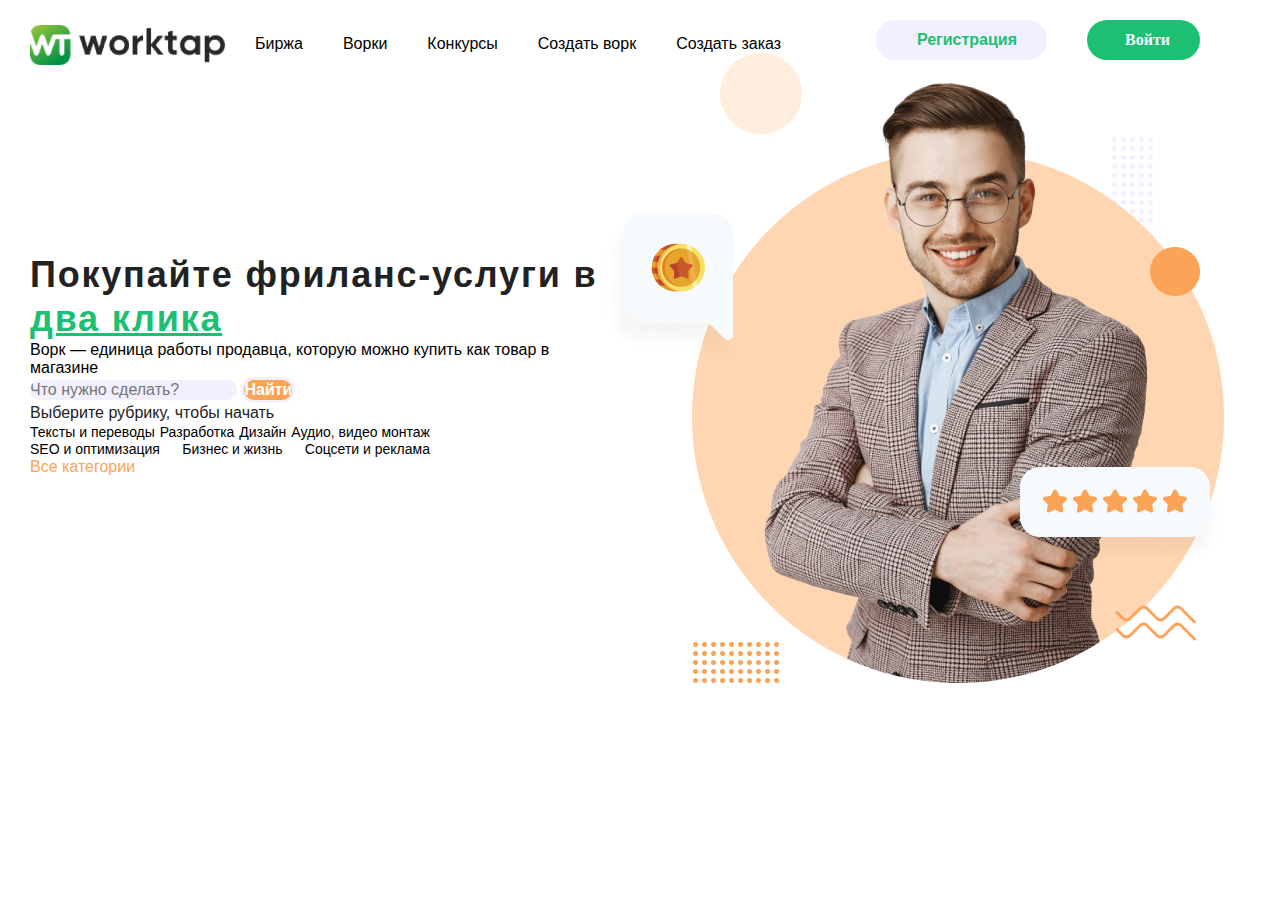
==== WorkTap/index.html @ a982e35b "Add files via upload" ====
<!DOCTYPE html>
<html lang="en">
<head>
    <meta charset="UTF-8">
    <meta http-equiv="X-UA-Compatible" content="IE=edge">
    <meta name="viewport" content="width=device-width, initial-scale=1.0">
    <title>Document</title>
    <link rel="stylesheet" href="./stylew.css">
</head>
<body>
    <header class="header">
        <div class="container">
             <div class="header__wrapper">
                 <div class="header__logo">
                    <img src="./image 3.png" alt="worktop" width="195px">
                 </div>
                 <div class="header__nav">
                        <nav>
                             <ul>
                                <li><a href="#">Биржа</a></li>
                                <li><a href="#">Ворки</a></li>
                                <li><a href="#">Конкурсы</a></li>
                                <li><a href="#">Создать ворк</a></li>
                                <li><a href="#">Создать заказ</a></li>
                             </ul>
                        </nav>

                    </div>
                 <div class="header__registration">
                    <a href="#">Регистрация</a>
                 </div>
                 <div class="header__login">
                     <a href="#">Войти</a>
                 </div>
           </div>
        </div>
    </header>
    <section class="services">
        <div class="services__container">
            <div class="services__wrapper">
                <div class="services__wrapper-text">
                        <div class="services__title">
                            Покупайте фриланс-услуги в <a href="">два клика</a> 
                        </div>
                        <div class="services__discr">
                            Ворк — единица работы продавца, которую можно купить как товар в магазине 
                        </div>
                        <form>
                            <input type="text" placeholder="Что нужно сделать?">
                            <input type="submit" value="Найти">
                        </form>
                        <div class="choice__rubric">
                            Выберите рубрику, чтобы начать
                        </div>
                        <div class="services__rubrics-all">
                            <div class="services__rubrics">
                                Тексты и переводы 
                            </div>
                            <div class="services__rubrics">
                                Разработка 
                            </div>
                            <div class="services__rubrics">
                                Дизайн 
                            </div>
                            <div class="services__rubrics">
                                Аудио, видео монтаж
                            </div>
                            <div class="services__rubrics">
                                SEO и оптимизация
                            </div>
                            <div class="services__rubrics">
                                Бизнес и жизнь
                            </div>
                            <div class="services__rubrics">
                                Соцсети и реклама
                            </div>
                            <div class="all__categories">
                                Все категории
                            </div>
                        </div>    
                    </div>
                    <div class="services__wrapper-image">
                        <div class="services__image">
                            <img src="./Group 11.png" alt="">
                       </div>
                    </div>
                </div>
          </div>
        </div>
    </section>
         

    

</body>
</html>
---- WorkTap/stylew.css ----
*{
    margin: 0;
    padding: 0;
}
body{
    font-family: 'Montserrat Alternates', sans-serif;
}
.container{
    max-width: 1320px;
    margin: 0 auto;
}
ul{
    list-style: none;
}
.header__nav ul{
    display: flex;
    align-items: center;
}
.header nav a{
    text-decoration: none;
    color: black;   
}
.header__registration a{
    text-decoration: none;
    text-decoration: none;
    display: flex;
    flex-direction: row;
    justify-content: flex-end;
    align-items: center;
    padding: 10px 30px;
    gap: 10px;
    position: absolute;
    width: 171px;
    height: 40px;
    right: 143px;
    top: 20px;
    background: #F2F0FE;
    border-radius: 50px;
    width: 111px;
    height: 20px;
    font-family: 'Montserrat Alternates', sans-serif;
    font-style: normal;
    font-weight: 600;
    font-size: 16px;
    line-height: 20px;
    color: #1DBF73;
    flex: none;
    order: 0;
    flex-grow: 0;
    margin-right: 90px;
}
.header__login a{
    text-decoration: none;
    display: flex;
    flex-direction: row;
    justify-content: flex-end;
    align-items: center;
    padding: 10px 30px;
    gap: 10px;
    position: absolute;
    width: 113px;
    height: 40px;
    right: 0px;
    top: 20px;
    background: #1DBF73;
    border-radius: 50px;
    width: 53px;
    height: 20px;
    font-family: 'Montserrat';
    font-style: normal;
    font-weight: 600;
    font-size: 16px;
    line-height: 20px;
    color: #F6FAFD;
    flex: none;
    order: 0;
    flex-grow: 0;
    margin-right: 80px;

    
}
.header__nav li{
    margin-right: 40px;
}
.header__logo{
    margin-top: 5px;
    padding-left: 30px;
    position: absolute;
    width: 195px;
    height: 40px;
    left: 0px;
    top: 20px;

    }
    .header__nav{
     margin-left: 255px;
    
    }
    .header__wrapper{
    margin-top: 35px;
    display:flex;
    align-items: center;
    
    }
    .header__nav a:hover{
        transition: all 0.1s;
        color:green;
    }
  
    .services__title{
        margin-top: 200px;
        
    }
    .photo__cover{
        display: flex;
        
    }
    .services__title{
        font-weight: 700;
        font-size: 36px;
        line-height: 44px;
        letter-spacing: 0.05em;
        color: #222222;
    }
    .services__title a{
        color: #1DBF73;
    }
    .services__descr{
        font-weight: 500;
        font-size: 20px;
        line-height: 24px;
        color: #222222;
    }
    input[type="submit"]{
        color: white;
        background: #FBA457;
        border: 3px solid #F2F0FE;
        border-radius: 50px;
        font-weight: 700;
        font-size: 16px;
        line-height: 20px;
    }
    input[type="text"]{
        background: #F2F0FE;
        border-radius: 50px; 
        border: none;  
        font-weight: 500;
        font-size: 16px;
        line-height: 20px;     
    }
    .choice__rubric{
        font-weight: 500;
        font-size: 16px;
        line-height: 20px;
        color: #222222;
    }
    .services__rubrics{
        font-weight: 400;
        font-size: 14px;
        line-height: 17px;
        color: black;
        display: flex;
        flex-direction: column-reverse;
        flex-wrap: wrap;

    }
    .all__categories{
        color: #FBA457;
        border: orange;
        border-radius: 50px;
    }
.services__wrapper{
    display: flex;
    margin-left: 30px;
}
.services__wrapper-text{
    max-width: 570px;
}
.services__rubrics-all{
    color: green;
    flex-wrap: wrap;
    width: 400px;
    display: inline-flex;
    flex-wrap: wrap;
    justify-content: space-between;
    
}
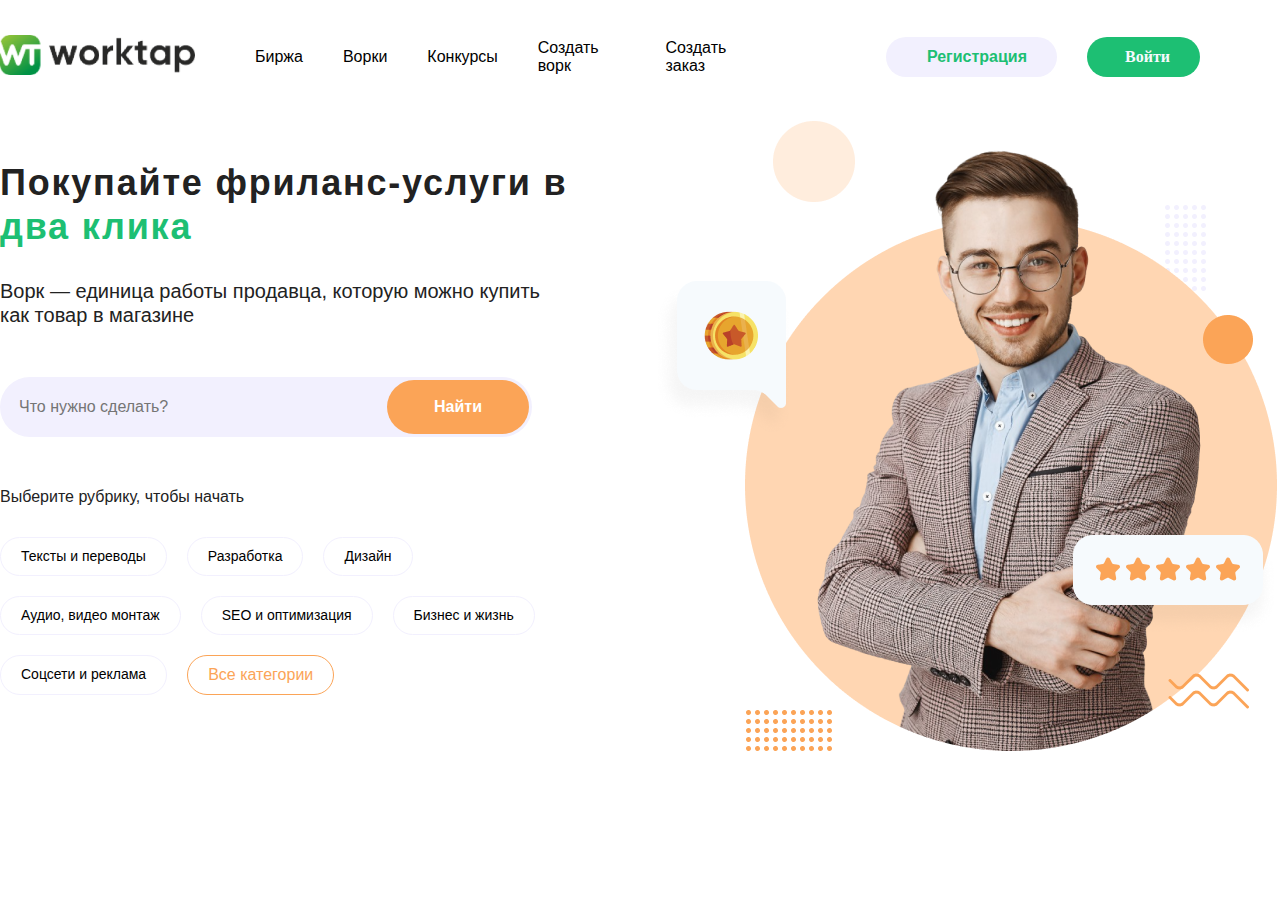
==== commit 66027687: "fix" ====
--- a/WorkTap/index.html
+++ b/WorkTap/index.html
@@ -36,16 +36,16 @@
         </div>
     </header>
     <section class="services">
-        <div class="services__container">
+        <div class="container">
             <div class="services__wrapper">
                 <div class="services__wrapper-text">
                         <div class="services__title">
                             Покупайте фриланс-услуги в <a href="">два клика</a> 
                         </div>
-                        <div class="services__discr">
+                        <div class="services__descr">
                             Ворк — единица работы продавца, которую можно купить как товар в магазине 
                         </div>
-                        <form>
+                        <form class="form">
                             <input type="text" placeholder="Что нужно сделать?">
                             <input type="submit" value="Найти">
                         </form>
--- a/WorkTap/stylew.css
+++ b/WorkTap/stylew.css
@@ -29,7 +29,6 @@
     align-items: center;
     padding: 10px 30px;
     gap: 10px;
-    position: absolute;
     width: 171px;
     height: 40px;
     right: 143px;
@@ -47,7 +46,7 @@
     flex: none;
     order: 0;
     flex-grow: 0;
-    margin-right: 90px;
+    margin-right: 30px;
 }
 .header__login a{
     text-decoration: none;
@@ -57,7 +56,6 @@
     align-items: center;
     padding: 10px 30px;
     gap: 10px;
-    position: absolute;
     width: 113px;
     height: 40px;
     right: 0px;
@@ -83,18 +81,10 @@
     margin-right: 40px;
 }
 .header__logo{
-    margin-top: 5px;
-    padding-left: 30px;
-    position: absolute;
-    width: 195px;
-    height: 40px;
-    left: 0px;
-    top: 20px;
-
     }
     .header__nav{
-     margin-left: 255px;
-    
+     margin-left: 60px;
+    margin-right:87px;
     }
     .header__wrapper{
     margin-top: 35px;
@@ -107,10 +97,7 @@
         color:green;
     }
   
-    .services__title{
-        margin-top: 200px;
-        
-    }
+  
     .photo__cover{
         display: flex;
         
@@ -121,24 +108,40 @@
         line-height: 44px;
         letter-spacing: 0.05em;
         color: #222222;
+        margin-bottom:30px;
+    }
+    header{
+        margin-bottom:42px;
     }
     .services__title a{
         color: #1DBF73;
+        text-decoration: none;
     }
     .services__descr{
         font-weight: 500;
         font-size: 20px;
         line-height: 24px;
         color: #222222;
+        margin-bottom:50px;
+    }
+    .form{
+        display: flex;
+        width:532px;
+        position: relative;
+        margin-bottom:50px;
     }
     input[type="submit"]{
         color: white;
         background: #FBA457;
-        border: 3px solid #F2F0FE;
         border-radius: 50px;
         font-weight: 700;
         font-size: 16px;
         line-height: 20px;
+        border:none;
+        position:absolute;
+        padding:17px 47px;
+        right:3px;
+        top:3px;
     }
     input[type="text"]{
         background: #F2F0FE;
@@ -146,44 +149,48 @@
         border: none;  
         font-weight: 500;
         font-size: 16px;
-        line-height: 20px;     
+        line-height: 20px;
+        width:532px;
+        outline: none;
+        padding:20px 0;
+        padding-left:19px;     
     }
     .choice__rubric{
         font-weight: 500;
         font-size: 16px;
         line-height: 20px;
         color: #222222;
+        margin-bottom:30px;
     }
     .services__rubrics{
         font-weight: 400;
         font-size: 14px;
         line-height: 17px;
         color: black;
-        display: flex;
-        flex-direction: column-reverse;
-        flex-wrap: wrap;
-
+        border: 1px solid #F2F0FE;
+        border-radius: 50px;
+        padding:10px 20px;
+        margin-right: 20px;
+        margin-bottom:20px;
     }
     .all__categories{
-        color: #FBA457;
-        border: orange;
+        border: 1px solid #FBA457;
+        margin-bottom:20px;
+        color:#FBA457;
         border-radius: 50px;
+        padding:10px 20px;
     }
 .services__wrapper{
     display: flex;
-    margin-left: 30px;
+    justify-content: space-between;
+    align-items: center;
 }
 .services__wrapper-text{
     max-width: 570px;
 }
 .services__rubrics-all{
-    color: green;
+    display:flex;
     flex-wrap: wrap;
-    width: 400px;
-    display: inline-flex;
-    flex-wrap: wrap;
-    justify-content: space-between;
-    
 }
 
     
